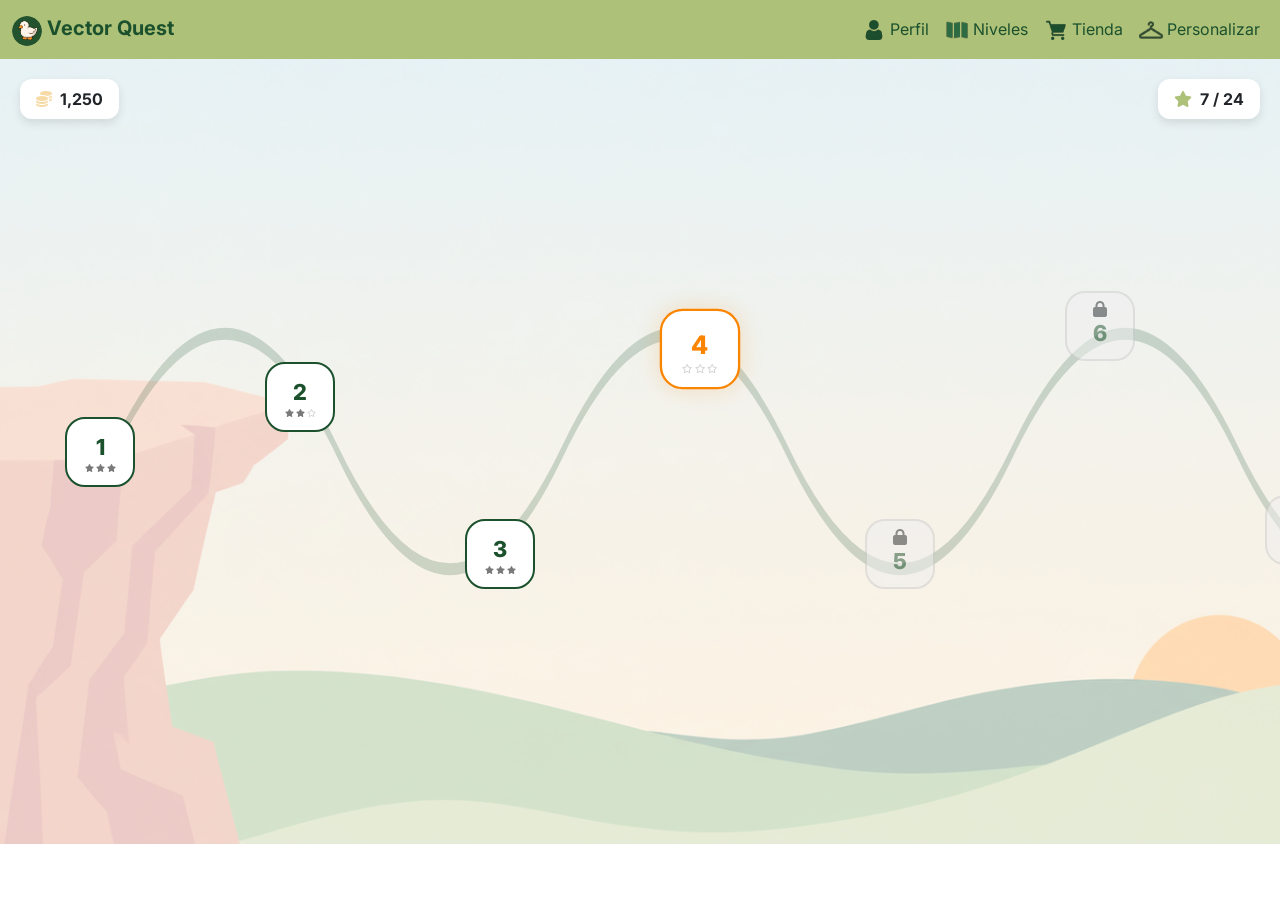
==== pages/menu.html @ 9371dbf3 "done" ====
<!DOCTYPE html>
<html lang="es">
<head>
    <meta charset="UTF-8">
    <meta name="viewport" content="width=device-width, initial-scale=1.0">
    <title>Vector Roadmap - Horizontal</title>
    <link href="https://cdn.jsdelivr.net/npm/bootstrap@5.3.8/dist/css/bootstrap.min.css" rel="stylesheet" integrity="sha384-sRIl4kxILFvY47J16cr9ZwB07vP4J8+LH7qKQnuqkuIAvNWLzeN8tE5YBujZqJLB" crossorigin="anonymous">
    <link href="https://fonts.googleapis.com/css2?family=Inter:wght@400;600;700&display=swap" rel="stylesheet">
    <link rel="stylesheet" href="https://cdnjs.cloudflare.com/ajax/libs/font-awesome/6.5.1/css/all.min.css">

    <link rel="stylesheet" href="../css/menu.css">
    <link rel="stylesheet" href="../css/global.css">
</head>

<body>
    
    <nav class="navbar navbar-expand-lg">
    <div class="container-fluid">
        <a class="navbar-brand" href="#">
        <img width="30" height="30" class="d-inline-block align-text-top" id="logo">
        Vector Quest
        </a>
        <button class="navbar-toggler" type="button" data-bs-toggle="collapse" data-bs-target="#navbarSupportedContent" aria-controls="navbarSupportedContent" aria-expanded="false" aria-label="Toggle navigation">
        <span class="navbar-toggler-icon"></span>
        </button>
        <div class="collapse navbar-collapse" id="navbarSupportedContent">
            
        <ul class="navbar-nav ms-auto mb-2 mb-lg-0">
            <li class="nav-item">
            <a class="nav-link" href="./profile.html">
                <img width="24" height="24" id="profile-icon">
                Perfil
            </a>
            </li>
            <li class="nav-item">
            <a class="nav-link" href="./menu.html">
                <img width="24" height="24" id="level-icon">
                Niveles
            </a>
            </li>
             <li class="nav-item">
            <a class="nav-link" href="./store.html">
                <img width="24" height="24" id="store-icon">
                Tienda
            </a>
            </li>
            <li class="nav-item">
            <a class="nav-link" href="./store.html">
                <img width="24" height="24" id="personalize-icon">
                Personalizar
            </a>
            </li>
        </ul>

        </div>
    </div>
    </nav>



        <div class="game-window">

            <div class="header-pill-container left">
                <div class="status-pill coins">
                    <i class="fa-solid fa-coins"></i>
                    <span>1,250</span>
                </div>
            </div>

            <div class="header-pill-container right">
                <div class="status-pill stars-total">
                    <i class="fa-solid fa-star"></i>
                    <span>7 / 24</span>
                </div>
            </div>

            <div class="scroll-container">
                <div class="map-content">

                    <svg class="connectors" viewBox="0 0 1600 100" preserveAspectRatio="none">
                        <path class="level-path" d="M100,50 Q200,20 300,50 T500,50 T700,50 T900,50 T1100,50 T1300,50 T1500,50" />
                    </svg>

                    <div class="level-node completed" style="left: 100px; top: 50%;" onclick="window.location.href='../pages/level.html';">
                        <span class="lvl-num">1</span>
                        <div class="inner-stars">
                            <i class="fa-solid fa-star"></i><i class="fa-solid fa-star"></i><i class="fa-solid fa-star"></i>
                        </div>
                    </div>

                    <div class="level-node completed" style="left: 300px; top: 43%;" onclick="window.location.href='../pages/level.html';">
                        <span class="lvl-num">2</span>
                        <div class="inner-stars">
                            <i class="fa-solid fa-star"></i><i class="fa-solid fa-star"></i><i class="fa-regular fa-star"></i>
                        </div>
                    </div>

                    <div class="level-node completed" style="left: 500px; top: 63%;" onclick="window.location.href='../pages/level.html';">
                        <span class="lvl-num">3</span>
                        <div class="inner-stars">
                            <i class="fa-solid fa-star"></i><i class="fa-solid fa-star"></i><i class="fa-solid fa-star"></i>
                        </div>
                    </div>

                    <div class="level-node current" style="left: 700px; top: 37%;" onclick="window.location.href='../pages/level.html';">
                        <span class="lvl-num">4</span>
                        <div class="inner-stars">
                            <i class="fa-regular fa-star"></i><i class="fa-regular fa-star"></i><i class="fa-regular fa-star"></i>
                        </div>
                    </div>

                    <div class="level-node locked" style="left: 900px; top: 63%;">
                        <i class="fa-solid fa-lock"></i>
                        <span class="lvl-num">5</span>
                    </div>

                    <div class="level-node locked" style="left: 1100px; top: 34%;">
                        <i class="fa-solid fa-lock"></i>
                        <span class="lvl-num">6</span>
                    </div>

                    <div class="level-node locked" style="left: 1300px; top: 60%;">
                        <i class="fa-solid fa-lock"></i>
                        <span class="lvl-num">7</span>
                    </div>

                    <div class="level-node locked" style="left: 1500px; top: 40%;">
                        <i class="fa-solid fa-lock"></i>
                        <span class="lvl-num">8</span>
                    </div>
                </div>
            </div>
        </div>
</body>
</html>
---- css/menu.css ----
:root {
    --green: #1B512D;
    --orange: #FB8500;
    --gold: #F7DBA7;
    --stars: #ADC178;
    --star-gray: #D1D1D1;
    --star-active: #7A7A7A;
    --nav-bg: rgba(255, 255, 255, 0.85);
}

body {
    margin: 0;
    font-family: 'Inter', sans-serif;
    background-color: #FAFAFA;
    min-height: 100vh;
}

.navbar{
    background-color: var(--green-light);
}
.navbar-brand{
    color: var(--green);
    font-weight: bold;
}
.nav-link{
    color: var(--green);
    font-size: 0.5 rem;
}


/* Main bg window */
.game-window {
    width: 100%;
    height: 95vh;
    background-color: #FFFFFF;
    position: relative;
    overflow: hidden;
}

.map-content {
    position: relative;
    width: 1800px;
    height: 100%;
}

.scroll-container {
    background-image: url('../assets/background2.png');
    background-position: bottom left;
    background-repeat: repeat;
    background-size: auto 115%;
    height: calc(100% - 70px);
    overflow-y: hidden;
    overflow-x: scroll;
    width: 100%;
}

.scroll-container::before {
    background: rgba(255, 255, 255, 0.7);
    position: absolute;
    content: "";
    z-index: 1;
    inset: 0;
}

.scroll-container::-webkit-scrollbar {
    height: 0px;
}

.header-pill-container {
    position: absolute;
    top: 20px;
    z-index: 100;
}
.left { left: 20px; }
.right { right: 20px; }

.status-pill {
    background: white;
    padding: 8px 16px;
    border-radius: 12px;
    font-weight: 700;
    display: flex;
    align-items: center;
    gap: 8px;
    box-shadow: 0 4px 10px rgba(0,0,0,0.1);
}

.connectors {
    position: absolute;
    top: 0;
    left: 0;
    width: 100%;
    height: 100%;
    z-index: 2;
}

/* Levels */
.level-path {
    stroke: var(--green);
    stroke-width: 1.5px;
    fill: none;
    opacity: 0.2;
}

.level-node {
    width: 70px;
    height: 70px;
    position: absolute;
    transform: translate(-50%, -50%);
    background: white;
    border: 2px solid var(--green);
    border-radius: 20px;
    display: flex;
    flex-direction: column;
    justify-content: center;
    align-items: center;
    z-index: 10;
    transition: 0.2s;
    cursor: pointer;
}

.current {
    border-color: var(--orange);
    transform: translate(-50%, -50%) scale(1.15);
    box-shadow: 0 0 20px rgba(251, 133, 0, 0.2);
}

.locked {
    opacity: 0.5;
    background: #f0f0f0;
    border-color: #ccc;
}

.lvl-num {
    font-weight: 800;
    font-size: 22px;
    color: var(--green);
}

.current .lvl-num {
    color: var(--orange);
}

.fa-coins {
    color: var(--gold);
}

.fa-star {
    color: var(--stars);
}

.inner-stars {
    display: flex;
    gap: 2px;
}

.inner-stars i {
    font-size: 8px;
    color: var(--star-gray);
}

.completed .inner-stars i.fa-solid, .current .inner-stars i.fa-solid {
    color: var(--star-active);
}
---- css/global.css ----
:root {
    --green: #1B512D;
    --orange: #FB8500;
    --gold: #F7DBA7;
    --green-light: #ADC178;
    --gray-light: #D1D1D1;
    --gray: #7A7A7A;
    --gray-lighter: #ebeae6;
    --white: rgba(255, 255, 255, 0.85);


    --logo: url('../assets/logo.svg');
    --profile: url('../assets/profile.svg');
    --levels: url('../assets/levels.svg');
    --store: url('../assets/store.svg');
    --personalize: url('../assets/personalize.svg');
}

.navbar{
    background-color: var(--green-light);
}
.navbar-brand{
    color: var(--green);
    font-weight: bold;
}
.nav-link{
    color: var(--green);
    font-size: 0.5 rem;
}

#logo{
    content: var(--logo);
    display: inline-block;
}
#profile-icon{
    content: var(--profile);
    height: 20px;
}
#level-icon{
    content: var(--levels);
}
#store-icon{
    content: var(--store);
    height: 20px;
}
#personalize-icon{
    content: var(--personalize);
    height: 24px;
    width: 24px;
}
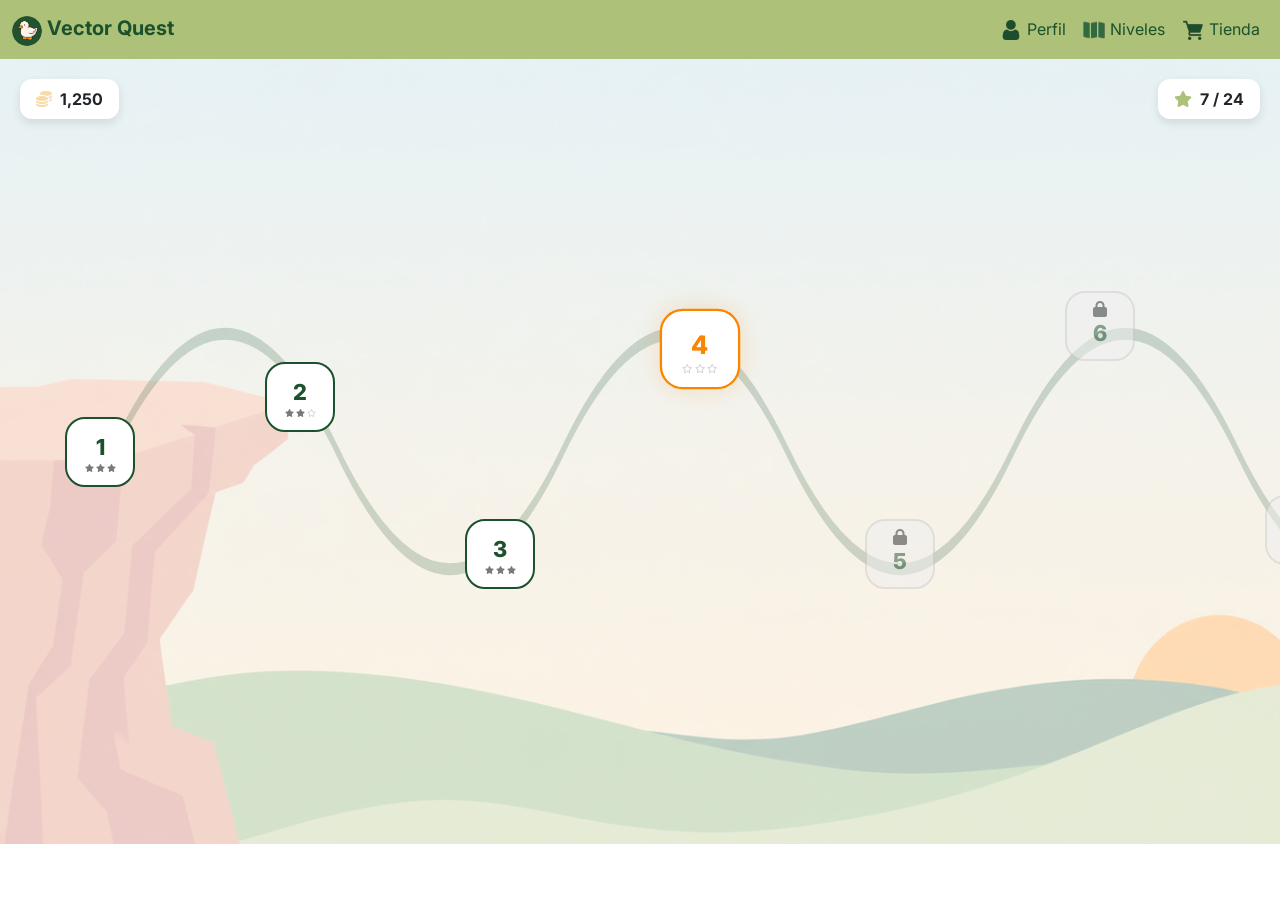
==== commit 5378a499: "No Personalize" ====
--- a/pages/menu.html
+++ b/pages/menu.html
@@ -42,12 +42,6 @@
             <a class="nav-link" href="./store.html">
                 <img width="24" height="24" id="store-icon">
                 Tienda
-            </a>
-            </li>
-            <li class="nav-item">
-            <a class="nav-link" href="./store.html">
-                <img width="24" height="24" id="personalize-icon">
-                Personalizar
             </a>
             </li>
         </ul>
